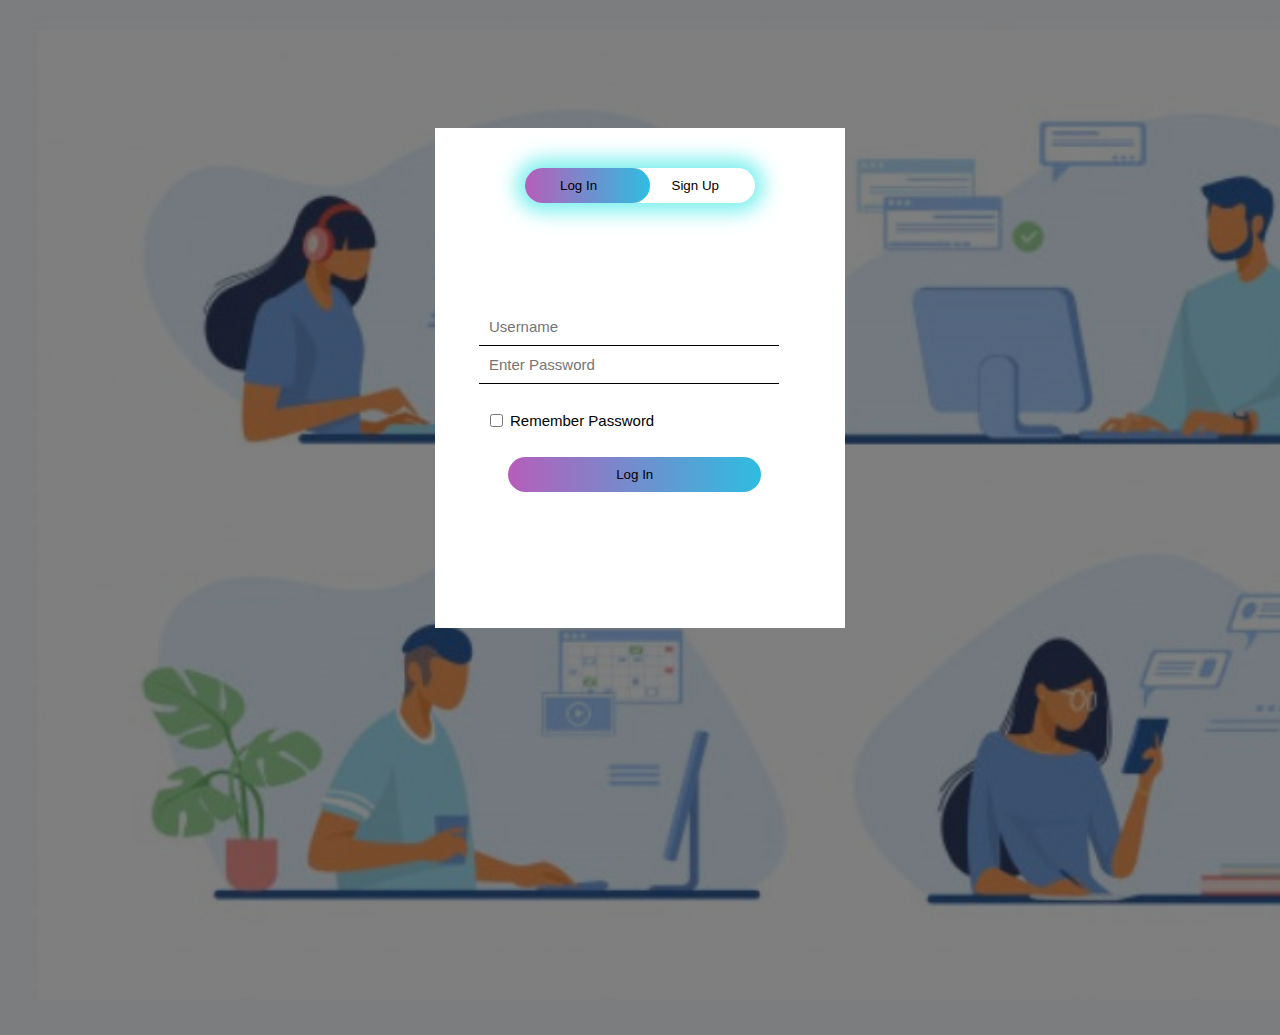
==== index_0.html @ 79d72e88 "initial commit" ====
<!DOCTYPE html>
<html lang="en">
<head>
	<title>first Login page</title>
	<meta charset="utf-8">
	<link rel="stylesheet" type="text/css" href="style_1.css">
</head>
<body>
	<div class="hero">
		<div class="box">
			<div class="button-box">
				<div id="btn"></div>
				<button type="button" class="switch-button" onclick="login()">Log In </button>
				<button type="button" class="switch-button" onclick="signup()">Sign Up </button>

			</div>	
			
				<form id="login" class="form-style">
					<div id="sty">
					<input type="text" class="data" placeholder="Username" required>
					<input type="text" class="data" placeholder="Enter Password" required>
					<br>
					</div>
					<input type="checkbox" class="check-box" ><span>Remember Password</span>
					<br>
					<button type="submit" class="submit-btn">Log In</button>
				</form>
				<form id="signup" class="form-style">
					<div id="sty">
					<input type="text" class="data" placeholder="Username" required>
					<input type="email" class="data" placeholder="Email Id " required>
					<input type="text" class="data" placeholder="Create Password" required>
					</div>
					<input type="checkbox" class="check-box" required><span>I agree terms & conditions</span>
					<br>
					<button type="submit" class="submit-btn">Sign Up</button>
				</form>
			
		</div>
	</div>
<script> 
	var x = document.getElementById("login");
	var y = document.getElementById("signup");
	var z = document.getElementById("btn");

	function signup(){
		x.style.left = "-445px";
		y.style.left = "5px";
		z.style.left = "110px";

	}
	function login(){
		x.style.left = "5px";
		y.style.left = "445px";
		z.style.left = "0";

	}

</script>

</body>
</html>
---- style_1.css ----
*{
	margin: 0;
	padding: 0;
	font-family: sans-serif;
}
.hero{
	
	height:115%;
	width:100%;
	background-image: linear-gradient(rgba(0,0,0,0.5),rgba(0,0,0,0.5)), url("backimg.jpg");
	background-size: cover;
	position: absolute;

}
.box{
	width:400px;
	height:490px;
	position:relative;
	margin: 10% auto;
	padding:5px;
	background-color:#fff;
	overflow:hidden;
	
}
.button-box{
	width: 230px;
	margin:35px auto;
	position:relative;
	box-shadow: 0 0 20px 9px #7bf0ef;
	border-radius: 30px;
}
.switch-button{
	padding: 10px 35px;
	cursor:pointer;
	background:transparent;
	border:0;
	outline:none;
	position:relative;
}
#btn{
	top:0;
	left:0;
	position: absolute;
	width:125px;
	height:100%;
	background: linear-gradient( to right, #b65eba,#2ebde1);
	border-radius: 30px;
	transition: 0.5s;

}
.form-style{
	width:95%;
	margin:auto;
	top:180px;
	position:absolute;
	transition:0.5s;

}
#sty{
	width:80%;
	margin:auto;
	border-left:0;
	border-right:0;
	border-top: 0;
	outline:none;
	


}

.data{
	width:90%;
	padding:10px 10px;
	margin:auto;
	border-left:0;
	border-right:0;
	border-top: 0;
	border-bottom:1px solid black;
	outline:none;
	background:transparent;
	font-size: 15px;

}

.submit-btn{
	width:65%;
	margin:auto;
	padding:10px 30px;
	cursor:pointer;
	display:block;
	background: linear-gradient( to right, #b65eba,#2ebde1);
	border:0;
	outline:0;
	border-radius: 30px;
}
.check-box{
	margin:30px 10px 30px 50px;
	left:30px;
}
span{
	color:black;
	left:70px;
	text-align: center;
	font-size: 15px;
	bottom:63px;
	position:absolute;
}
#login{
	left: 5px;


}
#signup{
	left:450px;

}
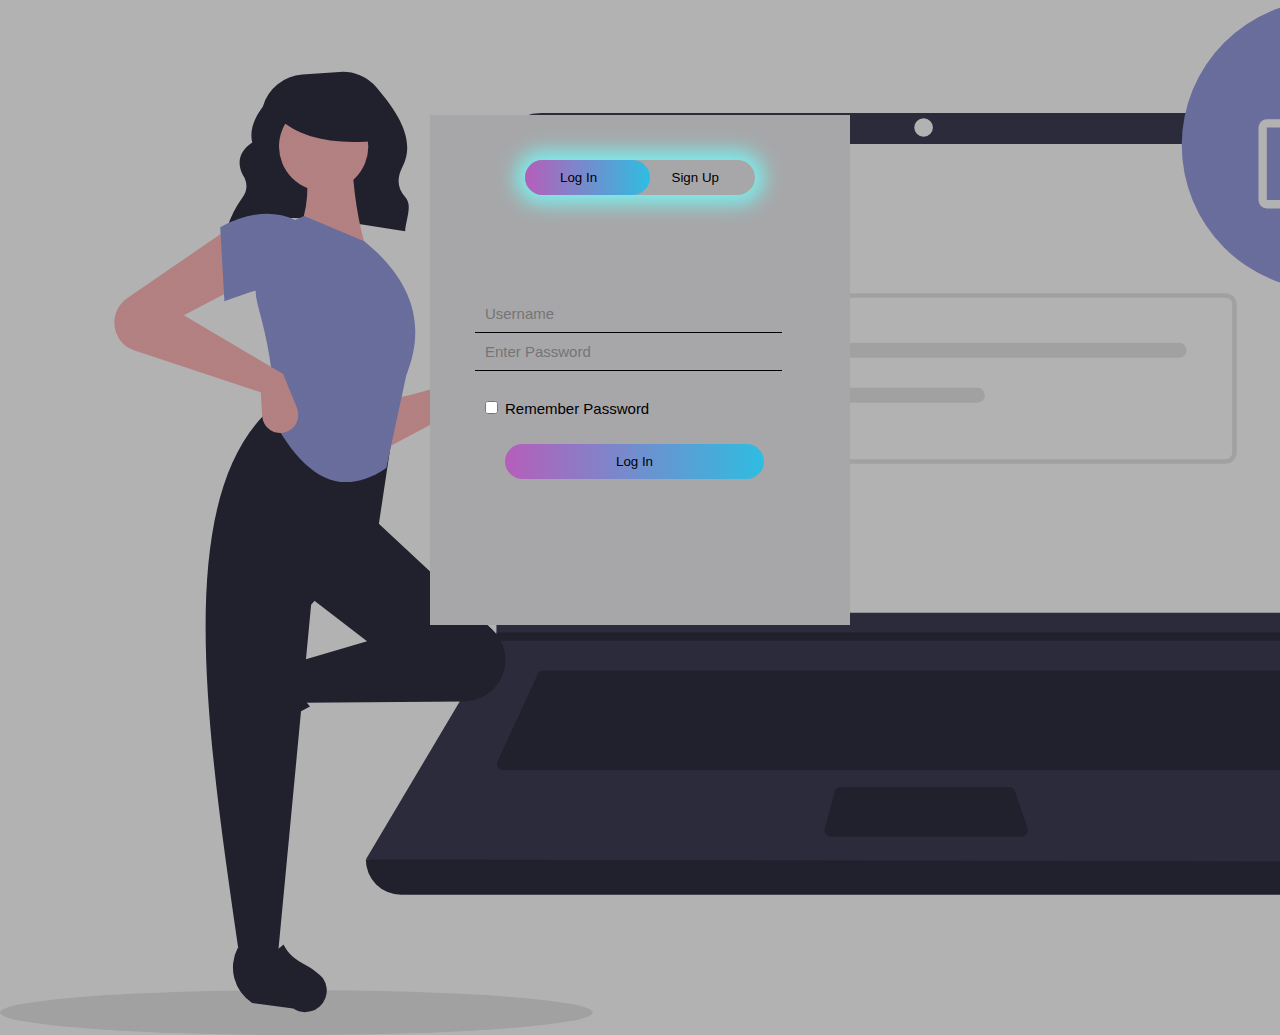
==== commit 9a962873: "background image has been changed" ====
--- a/index_0.html
+++ b/index_0.html
@@ -12,7 +12,7 @@
 				<div id="btn"></div>
 				<button type="button" class="switch-button" onclick="login()">Log In </button>
 				<button type="button" class="switch-button" onclick="signup()">Sign Up </button>
-
+				
 			</div>	
 			
 				<form id="login" class="form-style">
--- a/style_1.css
+++ b/style_1.css
@@ -7,7 +7,7 @@
 	
 	height:115%;
 	width:100%;
-	background-image: linear-gradient(rgba(0,0,0,0.5),rgba(0,0,0,0.5)), url("backimg.jpg");
+	background-image: linear-gradient(rgba(0,0,0,0.3),rgba(0,0,0,0.3)), url("backimg.svg");
 	background-size: cover;
 	position: absolute;
 
@@ -16,12 +16,13 @@
 	width:400px;
 	height:490px;
 	position:relative;
-	margin: 10% auto;
-	padding:5px;
-	background-color:#fff;
+	margin: 9% auto;
+	padding:10px;
+	background-color: #A7A7A9 ;
 	overflow:hidden;
 	
 }
+
 .button-box{
 	width: 230px;
 	margin:35px auto;
@@ -102,7 +103,7 @@
 	left:70px;
 	text-align: center;
 	font-size: 15px;
-	bottom:63px;
+	bottom:62px;
 	position:absolute;
 }
 #login{
